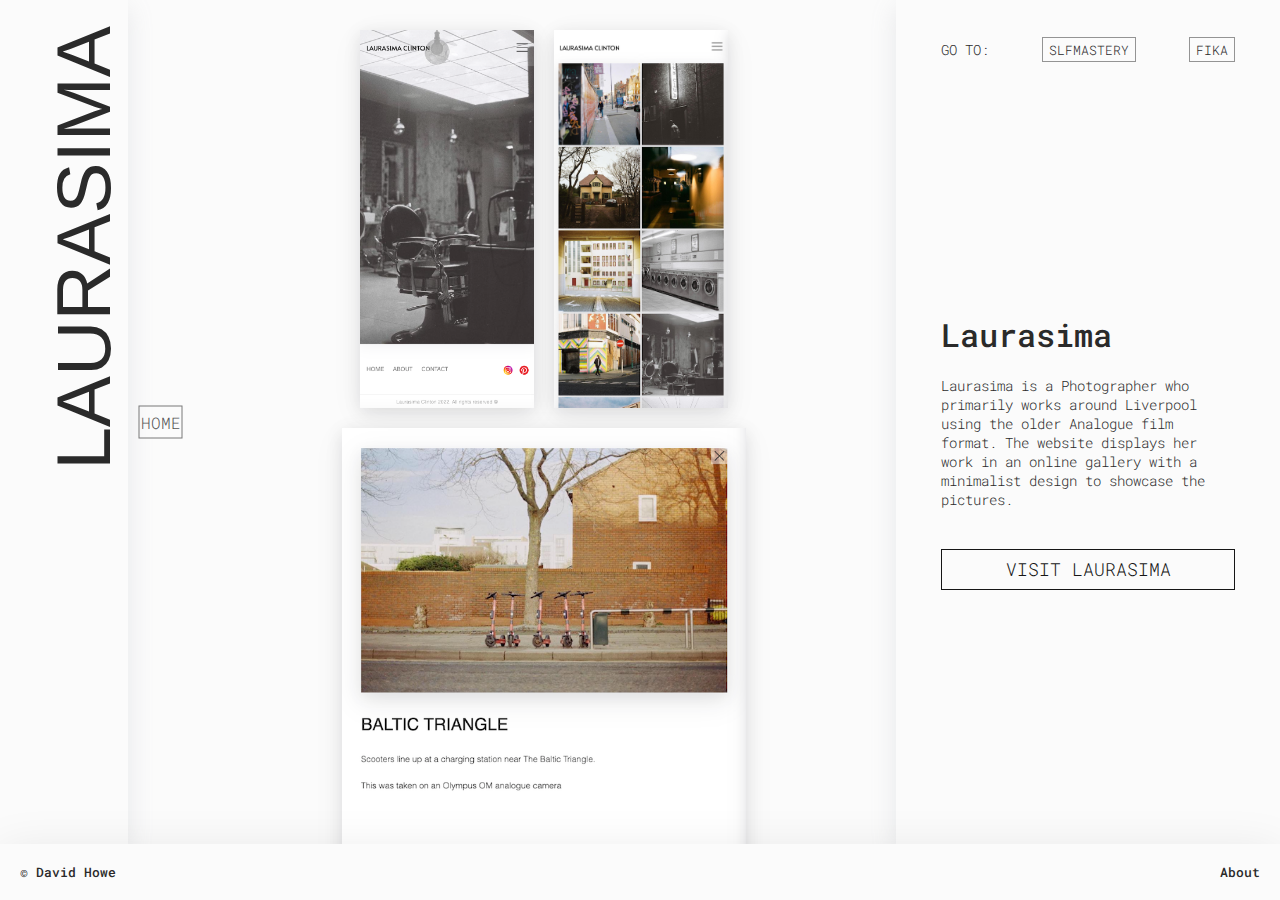
==== laurasima.html @ 9591d66a "Add files via upload" ====
<!DOCTYPE html>
<html lang="en">
<head>
    <meta charset="UTF-8">
    <meta http-equiv="X-UA-Compatible" content="IE=edge">
    <meta name="viewport" content="width=device-width, initial-scale=1.0">
    <title>webdevport-laurasima</title>
    <link rel="stylesheet" href="styles.css">
    <link rel="apple-touch-icon" sizes="180x180" href="/apple-touch-icon.png">
    <link rel="icon" type="image/png" sizes="32x32" href="/favicon-32x32.png">
    <link rel="icon" type="image/png" sizes="16x16" href="/favicon-16x16.png">
    <link rel="manifest" href="/site.webmanifest">
    <link href="https://fonts.googleapis.com/css2?family=Roboto+Mono:wght@100;300;400;500;700&display=swap" rel="stylesheet">
</head>

<body id="laurasima">

    <div id="laurasima" class="loading-screen">
        <span id="laurasima" class="loader" alt="loading..."></span>
    </div>

    <div class="header">
    </div>

    <div class="content-wrapper-2">
        <div class="content-1">

            <div id="mobile-menu-full" class="mobile-menu-full">

                <div class="menu-title">
                    <h1>MENU</h1>
                    <h1 class="close-menu">&#x2715</h1>
                </div>

                <div class="mobile-menu-items">
                    <h3><a class="home" href="index.html">Home</a></h3>
                    <h3><a class="slf-mastery" href="slf-mastery.html">Slf-Mastery</a></h3>
                    <h3><a class="fika" href="fika.html">FIKA</a></h3>
                    <h3><a class="fika" href="about.html">About</a></h3>
                </div>

            </div>

            <div class="mobile-title" id="element">
                <h1 class="title">
                    LAURASIMA
                </h1>

                <div class="mobile-menu" id="element">
                    <span class="bar"></span>
                    <span class="bar"></span>
                    <span class="bar"></span>
                </div>
            </div>

            <div class="left-side-title" id="element">
                <h1 class="title">
                    LAURASIMA
                </h1>
            </div>
            
            <div class="button-container" id="close-page">
                <div class="scroll-alert" id="element">
                    <p>Scroll for more images</p>
                    <div class="arrow">
                        <div class="arrow-head"></div>
                        <div class="arrow-body"></div>
                    </div> 
                </div>

                <button class="back" id="element">
                    <a class="back-btn" href="index.html">HOME</a>
                </button>
                <p></p>
            </div>
            
            <div class="right-side-container" id="element">

                <div class="image-container" id="one" data-content="Click For Gallery View">
                    <img src="pictures/laurasima/laurasima-5.jpeg" alt="Mobile home page screenshot">
                    <img src="pictures/laurasima/laurasima-8.jpeg" alt="Mobile portfolio page screenshot">
                    <img src="pictures/laurasima/laurasima-4.jpeg" alt="Tablet portfolio overlay screenshot">
                    <img src="pictures/laurasima/laurasima.jpeg" alt="Desktop home page screenshot">
                </div>

            </div>

            <div class="text-container" id="element">

                <div class="page-menu">
                        <p>GO TO:</p>
                        <h3><a class="slf-mastery" href="slf-mastery.html">SLFMASTERY</a></h3>
                        <h3><a class="fika" href="fika.html">FIKA</a></h3>
                        <p class="gallery">Click the images for gallery view</p>
                </div>

                <div class="text-body">
                    <div class="top-line">
                        <h1>Laurasima</h1>
                        
                        <div class="scroll-alert" id="element">
                            <p>Scroll for more images</p>

                            <div class="arrow">
                                <div class="arrow-head"></div>
                                <div class="arrow-body"></div>
                            </div> 
                        </div>

                    </div>
                    
                    <p>Laurasima is a Photographer who primarily works around Liverpool
                        using the older Analogue film format. The website displays her work
                        in an online gallery with a minimalist design to showcase the pictures.
                    </p>

                    <a class="visit-site" href="https://davidhowe1.github.io/laurasima.github.io/" target="_blank">VISIT LAURASIMA</a> 
                </div>

                <div class="socials">
                </div>
            </div>

        </div>

    </div>

    

<footer>

    <div class="footer-wrapper" id="element">
        <div class="left-side">
            <h2>
                © David Howe
            </h2>
        </div>

        <div class="right-side">
            <h3><a id="about" href="about.html">About</a></h3>
        </div>

    </div>

</footer>

<script src="laurasima-portolio.js"></script>
<script src="mobile-menu.js"></script>

</body>

</html>
---- styles.css ----
/* Main Index Styles */

html {
    display: flex;
    justify-content: center;
    align-items: center;
    padding: 0px;
    width: 100%;
    height: 100%;
    box-sizing: border-box;
    overflow: hidden;
}

body {
    display: flex;
    flex-direction: column;
    justify-content: space-between;
    height: 100%;
    width: 100%;
    background-color: #ededed;
    margin: 0px;
    padding: 0px;
    overflow-y: scroll;
    overflow-x: hidden;
    scrollbar-width: thin;
    scrollbar-color: rgb(26, 26, 26);
}

body.animated-laurasima {
    background-color: #fbfbfb;
    animation: fadeBackgroundLaurasima 0.8s ease-in-out;
}

body.animated-slf-mastery {
    background-color: #1a1a1a;
    animation: fadeBackgroundBlack 0.8s ease-in-out;
}

body.animated-fika {
    background-color: #eeebe7;
    animation: fadeBackgroundFika 0.8s ease-in-out;
}

.content-wrapper {
    width: 100%;
    margin: 0px;
    display: flex;
    justify-content: space-between;
    opacity: 1;
    animation: fadeInAnimation ease-in-out 0.5s ;
}

.middle-menu {
    display: flex;
    width: 100%;
    position: relative;
    justify-content: center;
}

.menu-items {
    display: flex;
    width: 60%;
    flex-direction: row;
    justify-content: space-between;
    border-bottom: #2a2a2a solid 0.5px;
    transition: ease-in-out 0.5s;
}

.menu-items.hidden {
    transition: all ease-in-out 0.5s;
    border-bottom: solid transparent 1px;
}

.menu-item.hide > h1 a {
    cursor: pointer;
    display: flex;
    position: relative;
    transition: all ease-in-out 0.6s;
    color: #ededed;
    opacity: 0;
}

#laurasima.menu-item.hide:hover > h1 a {
    color: transparent;
    transition: all ease-in-out 0.6s;
}

#slf-mastery.menu-item.hide:hover > h1 a.slf-mastery {
    color: transparent;
    transition: all ease-in-out 0.6s;
}

#fika.menu-item.hide:hover > h1 a {
    color: transparent;
    transition: all ease-in-out 0.6s;
}

.mobile-title {
    display: none;
}

.mobile-menu-full {
    display: none;
}

span.bar {
    height: 1px;
    width: 20px;
    background-color: #202020;
}

/* Menu Item Hover */

.menu-item {
    padding: 20px 0px;
}

.menu-item:hover > h1 {
    cursor: pointer;
    color: #949494;
    transition: ease-in-out 0.5s;
}

/* Font and Text Styles */

a {
    font-size: 1.6rem;
    text-decoration: none;
    font-weight: 500;
}

h1 a:hover {
    transition: all ease-in-out 0.2s;
    color: #787878;
}

* {
    font-family: 'Roboto Mono', monospace;
    color: #2a2a2a;
    font-weight: 300;
    margin: 0px;
}

h1 {
    font-size: 1.6rem;
    font-weight: 500;
}

h2 {
    font-size: 0.8rem;
    font-weight: 500;
}

h3 {
    font-size: 1.5rem;
    margin: 10px 0px 10px 0px;
}

p {
    font-size: 0.9rem;
    margin: 20px 0px 20px 0px;
}

/* Laurasima Styles */

#laurasima.loading-screen {
    display: flex;
    position: absolute;
    justify-content: center;
    align-items: center;
    top: 0;
    left: 0;
    width: 100%;
    height: 100%;
    z-index: 900;
    opacity: 1;
    background-color: #fbfbfb;
}

#laurasima.loading-screen.hidden {
    display: flex;
    position: absolute;
    justify-content: center;
    align-items: center;
    top: 0;
    left: 0;
    width: 100%;
    height: 100%;
    z-index: -900;
    opacity: 0;
    background-color: transparent;
    transition: ease-in all 0.3s;
}

#laurasima.loader {
    width: 48px;
    height: 48px;
    border: 2px solid #161616;
    border-bottom-color: transparent;
    border-radius: 50%;
    display: inline-block;
    box-sizing: border-box;
    animation: rotation 1s linear infinite;
}

@keyframes rotation {
0% {
    transform: rotate(0deg);
}
100% {
    transform: rotate(360deg);
}

} 

body#laurasima {
    background-color: #fbfbfb;
    animation: fadeInAnimation ease 2s;
}

body#laurasima.animated-laurasima {
    background-color: #ededed;
    animation: fadeBackgroundLaurasimaBack ease 0.8s;
}

/* Animations Styles and Keyframes */

@keyframes fadeInAnimation {
    0% {
        opacity: 0;
    }

    100% {
        opacity: 1;
    }
}

@keyframes fadeOutAnimation {
    0% {
        opacity: 1;
    }

    100% {
        opacity: 0;
    }
}

/* Laurasima Background fade animations */

@keyframes fadeBackgroundLaurasima {
    
    0% {
        background-color: #ededed;
    }

    100% {
        background-color: #fbfbfb;
    }
}

@keyframes fadeBackgroundLaurasimaBack {
    
    0% {
        background-color: #fbfbfb;
    }

    100% {
        background-color: #ededed;
    }
}

@keyframes fadeBackgroundLaur-Slf {
    
    0% {
        background-color: #fbfbfb;
    }

    100% {
        background-color: #1a1a1a;
    }
}

@keyframes fadeBackgroundLaur-Fika {
    
    0% {
        background-color: #fbfbfb;
    }

    100% {
        background-color: #eeebe7;
    }
}


/* Slf-Mastery Background fade animations */

@keyframes fadeBackgroundBlack {
    
    0% {
        background-color: #ededed;
    }

    100% {
        background-color: #1a1a1a;
    }
}

@keyframes fadeBackgroundWhite {
    
    0% {
        background-color: #1a1a1a;
    }

    100% {
        background-color: #ededed;
    }
}

@keyframes fadeBackgroundSlf-Laur {
    
    0% {
        background-color: #1a1a1a;
    }

    100% {
        background-color: #fbfbfb;
    }
}

@keyframes fadeBackgroundSlf-Fika {
    
    0% {
        background-color: #1a1a1a;
    }

    100% {
        background-color: #eeebe7;
    }
}

/* FIKA Background fade animations */

@keyframes fadeBackgroundFika {
    
    0% {
        background-color: #ededed;
    }

    100% {
        background-color: #eeebe7;
    }
}

@keyframes fadeBackgroundFikaBack {
    
    0% {
        background-color: #eeebe7;
    }

    100% {
        background-color: #ededed;
    }
}

@keyframes fadeBackgroundFika-Slf {
    
    0% {
        background-color: #eeebe7;
    }

    100% {
        background-color: #1a1a1a;
    }
}

@keyframes fadeBackgroundFika-Laur {
    
    0% {
        background-color: #eeebe7;
    }

    100% {
        background-color: #fbfbfb;
    }
}

/* Animation styles for background changes (Page Menus) */

body#laurasima.animated-laurasima.animated-slf-mastery {
    background-color: #1a1a1a;
    animation: fadeBackgroundBlack ease-in-out 0.65s;
}

body#laurasima.animated-laurasima.animated-fika {
    background-color: #eeebe7;
    animation: fadeBackgroundLaur-Fika ease-in-out 0.65s;
}

body#slf-mastery.animated.animated-laurasima {
    background-color: #fbfbfb;
    animation: fadeBackgroundSlf-Laur ease-in-out 0.65s;
}

body#slf-mastery.animated.animated-fika {
    background-color: #eeebe7;
    animation: fadeBackgroundSlf-Fika ease-in-out 0.65s;
}

body#fika.animated-fika.animated-laurasima {
    background-color: #fbfbfb;
    animation: fadeBackgroundFika-Laur ease-in-out 0.65s;
}

body#fika.animated-fika.animated-slf-mastery {
    background-color: #1a1a1a;
    animation: fadeBackgroundFika-Slf ease-in-out 0.65s;
}

/* About page animated styles */

body#about.animated-fika {
    background-color: #eeebe7;
    animation: fadeBackgroundFika ease-in-out 0.8s;
}

body#about.animated-laurasima {
    background-color: #fbfbfb;
    animation: fadeBackgroundLaurasima 0.8s ease-in-out;
}

body#about.animated-slf-mastery {
    background-color: #1a1a1a;
    animation: fadeBackgroundBlack ease-in-out 0.8s;
}

/* End of Animations and Keyframes */

.content-wrapper-2 {
    display: flex;
    height: 100%;
}

.content-1 {
    width: 100%;
    height: 100%;
    display: grid;
    grid-template-columns: 10% 3% 55% 1fr;
    align-items: center;
    justify-content: center;
    background-color: transparent;
}

.left-side-title {
    display: flex;
    justify-content: flex-end;
    align-items: flex-start;
    box-shadow: rgba(149, 157, 165, 0.2) 0px 8px 24px;
    height: 100%;
    width: 100%;
    transition: ease-in-out 0.5s;
}

.left-side-title > h1.title {
    font-size: 6vw;
    margin-top: 2vw;
    font-family: 'Fjalla One', sans-serif;
    transform: rotate(-180deg);
    writing-mode: vertical-rl;
    text-align: center;
}

.right-side-container {
    display: flex;
    flex-direction: column;
    justify-content: flex-start;
    height: 100%;
    padding: 20px 0px 30px 0px;
    box-sizing: border-box;
    overflow-y: scroll;
    transition: ease-in-out 0.5s;
    opacity: 1;
    scrollbar-width: thin;
    scrollbar-color: rgb(49, 49, 49);
}

.right-side-container::-webkit-scrollbar {
    display: none;
}

@keyframes imageContainerFadeIn {
    0% {
        opacity: 0;
    }

    100% {
        opacity: 80%;
    }
}

@keyframes imageContainerFadeOut {
    0% {
        opacity: 80%;
    }

    100% {
        opacity: 0;
    }
}

#one.image-container {
    display: flex;
    flex-wrap: wrap;
    justify-content: center;
    min-height: 80vh;
    margin: 0px 0px 25px 0px;
    opacity: 1;
    cursor: zoom-in;
}

#one.image-container::before {
    position: absolute;
    display: flex;
    height: 100vh;
    width: 55vw;
    top: 0vh;
    left: 13vw;
    background: rgba(26, 26, 26, 0);
    content: '';
    transition: all ease-in-out 0.15s;
    cursor: zoom-in;
}

#one.image-container:hover::before {
    background: rgba(26, 26, 26, 0.9);
    transition: all ease-in-out 0.15s;
}

#one.image-container:hover::after {
    content: 'Click Here for Gallery View';
    position: absolute;
    top: 6.6vh;
    left: 16vw;
    color: #fbfbfb;
    font-size: 2rem;
    font-weight: 300;
    overflow: hidden;
    animation: imageContainerFadeIn 0.15s;
}

#one.image-container :nth-child(3) {
    margin: 10px;
}

.image-container {
    display: flex;
    flex-direction: row;
    max-height: 40vh;
    margin: 10px 0px;
}

img {
    object-fit: contain;
    margin: 10px;
    height: 42vh;
    box-shadow: rgba(17, 17, 26, 0.1) 0px 4px 16px, rgba(17, 17, 26, 0.05) 0px 8px 32px;
}

.button-container {
    display: flex;
    flex-direction: row;
    height: 100%;
    justify-content: center;
    align-items: center;
    writing-mode: vertical-rl;
    background-color: transparent;
}

body#laurasima .visit-site {
    padding: 8px;
    text-align: center;
    border: #161616 0.5px solid;
    font-size: 1.1rem;
    font-weight: 300;
    color: #161616;
    background-color: #fbfbfb;
    transition: all ease-in-out 0.2s;
    margin: 20px 0px 20px 0px;
}

body#laurasima .visit-site:hover {
    padding: 8px;
    text-align: center;
    border: #161616 0.5px solid;
    font-size: 1.1rem;
    font-weight: 300;
    background-color: #161616;
    color: #fbfbfb;
    transition: all ease-in-out 0.2s;
    margin: 20px 0px 20px 0px;
}

.button-container p {
    transform: rotate(180deg);
    font-size: 0.6rem;
    display: none;
}

button.back {
    opacity: 1;
    border: none;
    background-color: transparent;
    cursor: pointer;
    transform: rotate(-90deg);
    -moz-transform: rotate(180deg);
}

a.back-btn {
    color: #545454;
    background-color: transparent;
    border: 0.5px solid #787878;
    font-size: 1rem;
    padding: 1px 5px;
    font-weight: 300;
    text-decoration: none;
    transition: all ease 0.2s;
}

a.back-btn:hover {
    background-color: #202020;
    border: 0.5px solid #202020;
    color: #eeebe7;
    padding: 1px 5px;
    transition: all ease 0.2s;
}

@supports (-moz-appearance:none) {
    a.back-btn {
        padding: 5px 3px;
    }
    
    a.back-btn:hover {
        padding: 5px 3px;
    }
}

.text-container {
    display: flex;
    flex-direction: column;
    justify-content: space-between;
    height: 100%;
    padding: 0px 45px 0px 45px;
    box-shadow: rgba(149, 157, 165, 0.2) 0px 8px 24px;
}

#about .text-container {
    display: flex;
    flex-direction: column;
    justify-content: center;
}

.page-menu {
    display: flex;
    flex-direction: row;
    justify-content: space-between;
    width: 100%;
    margin: 20px 0px 0px 0px;
}

.page-menu p.gallery {
    display: none;
}

.page-menu h3 {
    display: flex;
    flex-direction: column;
    justify-content: center;
}

.page-menu h3 a {
    display: flex;
    background-color: transparent;
    align-items: center;
    font-size: 1.1rem;
    padding: 4px 6px;
    font-weight: 300;
    transition: all ease-in-out 0.2s;
    border: solid 0.5px #949494;
}

.page-menu h3 a:hover {
    background-color: #202020;
    color: #eeebe7;
    transition: all ease-in-out 0.2s;
    cursor: pointer;
}

.text-body {
    display: flex;
    flex-direction: column;
    justify-content: center;
}

.text-container h1 {
    font-size: 2.5rem;
}

.top-line .scroll-alert {
    display: none;
}

/* classlist HIDE styles */

#element.text-container.hide {
    transition: ease-in-out 0.4s;
    opacity: 0;
}

#element.left-side-title.hide {
    transition: ease-in-out 0.4s;
    opacity: 0;
}

#element.right-side-container.hide {
    transition: ease-in-out 0.4s;
    opacity: 0;
}

#element.mobile-title.hide {
    transition: ease-in-out 0.4s;
    opacity: 0;
}

#element.back.hide {
    transition: ease-in-out 0.4s;
    opacity: 0;
}

#element.footer-wrapper.hide {
    transition: ease-in-out 0.4s;
    opacity: 0;
}

#element.scroll-alert.hide {
    transition: ease-in-out 0.4s;
    opacity: 0;
}

/* Slf-Mastery Page Styles */

#slf-mastery.loading-screen {
    display: flex;
    position: absolute;
    justify-content: center;
    align-items: center;
    top: 0;
    left: 0;
    width: 100%;
    height: 100%;
    z-index: 900;
    opacity: 1;
    background-color: #161616;
}

#slf-mastery.loading-screen.hidden {
    display: flex;
    position: absolute;
    justify-content: center;
    align-items: center;
    top: 0;
    left: 0;
    width: 100%;
    height: 100%;
    z-index: -900;
    opacity: 0;
    background-color: transparent;
    transition: ease-in all 0.3s;
}

#slf-mastery.loader {
    width: 48px;
    height: 48px;
    border: 2px solid #FF9E04;
    border-bottom-color: transparent;
    border-radius: 50%;
    display: inline-block;
    box-sizing: border-box;
    animation: rotation 1s linear infinite;
}

body#slf-mastery {
    background-color: #1a1a1a;
    animation: fadeInAnimation ease 2s;
}

body#slf-mastery img {
    box-shadow: rgba(0, 0, 0, 0.23) 0px 4px 16px, rgba(17, 17, 26, 0.05) 0px 8px 32px;
}

body#slf-mastery .right-side-container::-webkit-scrollbar {
    display: flex;
    width: 4px;
}

body#slf-mastery .right-side-container::-webkit-scrollbar-track {
    box-shadow: none;
}

body#slf-mastery .right-side-container::-webkit-scrollbar-thumb {
    background: rgb(60, 60, 60);
}

body#slf-mastery .mobile-title {
    box-shadow: rgba(0, 0, 0, 0.4) 0px 8px 24px;
}

body#slf-mastery.animated {
    background-color: #ededed;
    animation: fadeBackgroundWhite 0.8s ease-in-out;
}

h1#slf-mastery {
    font-size: 5vw;
    color: #FF9E04;
}

body#slf-mastery p {
    color: #ededed;
}

body#slf-mastery .page-menu p {
    color: #FF9E04;
}

body#slf-mastery .button-container p {
    color: #FF9E04;
}

body#slf-mastery h1 {
    color: #FF9E04;
}

body#slf-mastery h3 {
    color: #949494;
}

body#slf-mastery .right-side-container {
    border-right: none;
}

body#slf-mastery .left-side-title {
    box-shadow: rgba(0, 0, 0, 0.30) 0px 8px 24px;
}

body#slf-mastery .text-container {
    box-shadow: rgba(0, 0, 0, 0.30) 0px 8px 24px;
}

#slf-mastery button.back {
    color: #787878;
    padding: 0px 5px 1px 5px;
}

#slf-mastery button.back > a.back-btn {
    border: 0.5px solid #8b5500;
}

#slf-mastery button.back:hover > a.back-btn {
    background-color: #FF9E04;
    border: 0.5px solid #FF9E04;
    color: #202020;
    transition: all ease 0.3s;
}

body#slf-mastery .page-menu {
    display: flex;
    flex-direction: row;
    justify-content: space-between;
    width: 100%;
}

body#slf-mastery .page-menu h3 a {
    font-size: 1.1rem;
    padding: 4px 6px;
    color: #FF9E04;
    border: 0.5px solid #8b5500;
}

body#slf-mastery .page-menu h3 a:hover {
    background-color: #FF9E04;
    color: #202020;
    transition: all ease 0.2s;
    cursor: pointer;
}

#slf-mastery.content-wrapper-2 a.back-btn {
    color: #FF9E04;
}

body#slf-mastery .visit-site {
    padding: 8px;
    text-align: center;
    border: #FF9E04 0.5px solid;
    font-size: 1.1rem;
    font-weight: 300;
    color: #FF9E04;
    background-color: #161616;
    transition: all ease-in-out 0.2s;
    margin: 20px 0px 20px 0px;
}

body#slf-mastery .visit-site:hover {
    padding: 8px;
    text-align: center;
    border: #161616 0.5px solid;
    font-size: 1.1rem;
    font-weight: 300;
    background-color: #FF9E04;
    color: #161616;
    transition: all ease-in-out 0.2s;
    margin: 20px 0px 20px 0px;
}

/* Fika Page Styles */

#fika.loading-screen {
    display: flex;
    position: absolute;
    justify-content: center;
    align-items: center;
    top: 0;
    left: 0;
    width: 100%;
    height: 100%;
    z-index: 900;
    opacity: 1;
    background-color: #eeebe7;
}

#fika.loading-screen.hidden {
    display: flex;
    position: absolute;
    justify-content: center;
    align-items: center;
    top: 0;
    left: 0;
    width: 100%;
    height: 100%;
    z-index: -900;
    opacity: 0;
    background-color: transparent;
    transition: ease-in all 0.3s;
}

#fika.loader {
    width: 48px;
    height: 48px;
    border: 2px solid #e57676;
    border-bottom-color: transparent;
    border-radius: 50%;
    display: inline-block;
    box-sizing: border-box;
    animation: rotation 1s linear infinite;
}

body#fika {
    background-color: #eeebe7;
    animation: fadeInAnimation ease 2s;
}

body#fika.animated-fika {
    background-color: #ededed;
    animation: fadeBackgroundFikaBack 0.8s ease-in-out;
}

body#fika h1 {
    color: #545454;
}

body#fika .button-container p {
    color: #545454;
}

body#fika p {
    color: #202020;
}

#fika button.back:hover > a.back-btn {
    background-color: #e57676;
    border: transparent 0.5px solid;
    color: #ededed;
    transition: all ease 0.2s;
}

body#fika .visit-site {
    padding: 8px;
    text-align: center;
    border: #161616 0.5px solid;
    font-size: 1.1rem;
    font-weight: 300;
    color: #fbfbfb;
    background-color: #161616;
    transition: all ease-in-out 0.2s;
    margin: 20px 0px 20px 0px;
}

body#fika .visit-site:hover {
    padding: 8px;
    text-align: center;
    border: #e57676 0.5px solid;
    font-size: 1.1rem;
    font-weight: 300;
    background-color: #e57676;
    color: #fbfbfb;
    transition: all ease-in-out 0.2s;
    margin: 20px 0px 20px 0px;
}

body#fika .page-menu {
    display: flex;
    flex-direction: row;
    justify-content: space-between;
    width: 100%;
}

body#fika .page-menu h3 a {
    font-size: 1.1rem;
    padding: 4px 6px;
    color: #202020;
}

body#fika .page-menu h3 a:hover {
    background-color: #e57676;
    color: #ededed;
    border: #e57676 0.5px solid;
    transition: all ease-in-out 0.2s;
    cursor: pointer;
}

/* About Page styles */

body#about {
    background-color: #ededed;
    animation: fadeInAnimation ease 2s;
}

body#about h1.title {
    font-size: 5vw;
}

body#about.animated {
    background-color: #ededed;
    animation: fadeBackgroundWhite 0.8s ease-in-out;
}

body#about .text-container {
    grid-template-rows: 90% 10%;
    padding: 0px 20px;
    box-shadow: none;
    height: 100%;
}

body#about .content-1 {
    height: 100%;
}

body#about .page-menu {
    margin: 30px 0px;
    display: flex;
    border: none;
    justify-content: flex-start;
}

body#about .page-menu h3 {
    border: 0.5px solid #545454;
    margin-right: 30px;
}

/* Image Overlay */

.overlay-loading-screen {
    display: flex;
    position: absolute;
    justify-content: center;
    align-items: center;
    top: 0;
    left: 0;
    width: 100%;
    height: 100%;
    z-index: 900;
    opacity: 1;
    background-color: rgb(42, 42, 42, 1);
}

.overlay-loading-screen.hidden {
    display: flex;
    position: absolute;
    justify-content: center;
    align-items: center;
    top: 0;
    left: 0;
    width: 100%;
    height: 100%;
    z-index: -900;
    opacity: 0;
    background-color: rgb(42, 42, 42, 1);
    transition: ease-in all 0.3s;
}

.image-overlay {
    display: block;
    justify-content: center;
    position: absolute;
    background-color: rgb(42, 42, 42, 0.94);
    top: 0px;
    left: 0px;
    height: 100vh;
    width: 100%;
    z-index: 20;
    opacity: 1;
    animation: fadeInAnimation 0.2s;
}

.image-overlay.hidden {
    opacity: 0;
    animation: fadeOutAnimation 0.2s;
    z-index: 20;
}

.image-wrapper {
    display: flex;
    align-items: center;
    overflow-x: scroll;
    padding: 10px 50px 40px 50px;
}

.image-wrapper img.desktop {
    height: 80vh;
    object-fit: contain;
    margin: 0px 0px 0px 25px;
}

.image-wrapper img.tablet {
    height: 80vh;
    margin: 0px 25px;
}

.image-wrapper :nth-child(1) {
    height: 80vh;
    margin: 0px 25px 0px 0px;

}

.image-wrapper :nth-child(2) {
    height: 80vh;
    margin: 0px 25px;

}

.overlay-close {
    display: flex;
    flex-direction: row;
    justify-content: flex-end;
    height: 85px;
    width: 100%;
}

button.overlay-close {
    display: flex;
    justify-content: center;
    cursor: pointer;
    background-color: transparent;
    border: none;
    border-radius: 120px;
    transition: all ease-in-out 0.2s;
    height: 85px;
    width: 85px;
}

button.overlay-close h1 {
    font-size: 3.5rem;
    font-weight: 100;
    height: 100%;
    width: 100%;
    color: #0d0d0d;
}

.image-wrapper img {
    opacity: 0;
}

.image-wrapper img.visible {
    opacity: 1;
    animation: fadeInAnimation 1.3s
}

body#laurasima .overlay-close h1 {
    color: #c2c2c2;
    transition: all ease-in-out 0.2s;
}

body#laurasima .overlay-close h1:hover {
    color: #fbfbfb;
    transition: all ease-in-out 0.2s;
}

body#slf-mastery .overlay-close h1 {
    color: #FF9E04;
    transition: all ease-in-out 0.2s;
}

body#slf-mastery .overlay-close h1:hover {
    color: #ffdca3;
    transition: all ease-in-out 0.2s;
}

body#fika .overlay-close h1  {
    color: #e57676;
    transition: all ease-in-out 0.2s;
}

body#fika .overlay-close h1:hover  {
    color: #eeb0b0;
    transition: all ease-in-out 0.2s;
}

/* Footer Styles */

/* Lauraisma/Home footer styles */

footer {
    display: flex;
    justify-content: center;
    padding: 0px 0px;
    z-index: 1;
}

.footer-wrapper {
    display: flex;
    opacity: 1;
    flex-direction: row;
    justify-content: space-between;
    width: 100%;
    align-items: flex-end;
    padding: 20px 20px;
    animation: fadeInAnimation ease-in-out 0.5s;
    box-shadow: rgba(0, 0, 0, 0.1) 0px 10px 50px;
}

body#laurasima .footer-wrapper {
    background-color: #fbfbfb;
}

.footer-wrapper.hide {
    transition: ease-in-out 0.5s;
    opacity: 0;
}

.footer-wrapper .right-side {
    padding: 0px;
    margin: 0px;
}

.footer-wrapper .right-side h3 a {
    font-family: 'Roboto Mono', monospace;
    font-size: 0.8rem;
    padding: 0px;
    margin: 0px;
}

.footer-wrapper .right-side h3 {
    margin: 0px;
    font-size: 0.8rem;
}

/* Slf-Mastery footer styles */

body#slf-mastery .footer-wrapper {
    background-color: #1a1a1a;
}

body#slf-mastery footer .footer-wrapper h2,
body#slf-mastery footer .footer-wrapper h3 a {
    color: #FF9E04;
}

body#slf-mastery .footer-wrapper {
    box-shadow: rgba(0, 0, 0, 0.5) 0px 8px 24px;
}

body#slf-mastery .footer-wrapper h3 a {
    color: #c2c2c2;
}

/* Fika footer styles */

body#fika .footer-wrapper {
    background-color: #eeebe7;
}

/* Responsive Styles */

@media screen and (max-width: 1430px) {

    .right-side-container::-webkit-scrollbar {
        display: flex;
        width: 4px;
    }

    .right-side-container::-webkit-scrollbar-track {
        box-shadow: none;
    }

    .right-side-container::-webkit-scrollbar-thumb {
        background: rgb(213, 213, 213);
    }

    #one.image-container::before {
        position: absolute;
        display: flex;
        height: 100vh;
        width: 55vw;
        top: 0vh;
        left: 15vw;
        background: rgb(26, 26, 26, 0.00);
        content: '';
        transition: all ease-in-out 0.15s;
        cursor: zoom-in;
    }
    
    #one.image-container:hover::before {
        background: rgb(26, 26, 26, 0.90);
        transition: all ease-in-out 0.15s;
    }
    
    #one.image-container:hover::after {
        content: 'Click Here for Gallery View';
        position: absolute;
        top: 6vh;
        left: 18vw;
        color: #fbfbfb;
        font-size: 1.6rem;
        font-weight: 300;
        animation: imageContainerFadeIn 0.15s;
    }

    #one.image-container :nth-child(1) {
        max-width: 50%;
        max-height: 45vh;
    }

    #one.image-container :nth-child(2) {
        max-width: 50%;
        max-height: 45vh;
    }


    #one.image-container :nth-child(3) {
        max-width: 100%;
        height: 60vh;
        margin: 10px 10px;
    }

    #one.image-container :nth-child(4) {
        max-width: 100%;
        height: 24vh;
    }

    .content-1 {
        grid-template-columns: 10% 5% 55% 1fr;
    }

    .page-menu {
        display: flex;
        flex-direction: row;
        align-items: center;  
    }

    body#fika .page-menu h3 > a {
        font-size: 0.8rem;
        height: 15px;
    }

    .text-container p {
        font-size: 0.9rem;
    }

    .text-container h3 a {
        font-size: 0.8rem;
        width: auto;
        height: 15px;
    }

    .text-body h1 {
        font-size: 2rem;
    }

    .text-body h3 {
        font-size: 1.2rem;
    }

    .top-line .scroll-alert {
        display: none;
    }

}

@media screen and (max-width: 1050px) {

    .text-container {
        padding: 30px;
    }

    body#about .text-container {
        grid-template-rows: 90% 10%;
        padding: 0px 15px;
    }
}

/* Tablet Styles */

@media screen and (max-width: 850px) {

        .right-side-container::-webkit-scrollbar {
        display: none;
    }

    .right-side-container::-webkit-scrollbar-track {
        display: none;    
    }

    .right-side-container::-webkit-scrollbar-thumb {
        display: none;
    }

    .menu-items {
        width: 80%;
    }

    .content-1 {
        display: grid;
        grid-template-rows: 70% 30%;
    }

    .left-side-title {
        grid-row: 1/4;
    }

    .left-side-title h1 {
        margin-right: 3px;
    }

    .button-container {
        display: flex;
        flex-direction: row;
        justify-content: space-between;
        grid-column: 2;
        grid-row: 1/4;
    }

    #about .button-container {
        display: flex;
        flex-direction: row;
        justify-content: center;
    }

    .button-container p {
        display: flex;
    }

    .top-line {
        margin-bottom: 10px;
    }

    .scroll-alert {
        display: flex;
        opacity: 1;
        margin-top: 10px;
    }

    .scroll-alert.hidden {
        opacity: 0;
        animation: fadeOutAnimation 1s;
    }

    .arrow {
        display: flex;
        flex-direction: column;
        justify-content: center;
        animation: bounce 0.6s;
        padding: 3px 0px 0px 2px;
        animation-direction: alternate;
        animation-iteration-count: infinite;
    }

    .arrow-head {
        width: 0;
        height: 0;
        border-left: 4px solid transparent;
        border-right:  4px solid transparent;
        border-bottom: 4px solid black;
    }

    body#slf-mastery .arrow-head {
        width: 0;
        height: 0;
        border-left: 4px solid transparent;
        border-right:  4px solid transparent;
        border-bottom: 4px solid #FF9E04;
    }

    body#slf-mastery .scroll-alert p {
        color: #FF9E04;
    }

    body#fika .arrow-head {
        width: 0;
        height: 0;
        border-left: 4px solid transparent;
        border-right:  4px solid transparent;
        border-bottom: 4px solid #545454;
    }

    body#fika .scroll-alert p {
        color: #545454;
    }

    @keyframes bounce {
        from { transform: translate3d(0, 0, 0);     }
        to   { transform: translate3d(0, 10px, 0); }
    }

    .right-side-container {
        border-right: none;
        grid-column: 2/5;
        grid-row: 1;
        overflow-y: scroll;
        overflow-x: hidden;
        padding: 0px;
    }

    body#laurasima .right-side-container, 
    body#slf-mastery .right-side-container, 
    body#fika .right-side-container  {
        border-right: none;
    }

    body#slf-mastery .text-container {
        border-top: #2d2d2d solid 0.5px;
        box-shadow: none;
    }

    .text-container {
        justify-content: space-between;
        padding: 0px 40px 0px 40px;
        grid-row: 2/5;
        grid-column: 2/5;
        box-shadow: none;
        border-top: solid 0.5px #dbdbdb;
    }

    .text-container h1 {
        font-size: 2rem;
    }

    .text-container h3 {
        font-size: 1rem;
    }

    p {
        font-size: 0.9rem;
        margin: 5px 0px;
    }

    .page-menu {
        border-top: none;
        justify-content: flex-start;
        height: 20px;
        padding: 10px 0px;
        border-bottom: none;
    }

    .page-menu p {
        min-width: 55px;
    }

    .page-menu p.gallery {
        font-size: 0.6rem;
        display: flex;
        flex-direction: row;
        justify-content: right;
        width: 100%;
        text-align: end;
        margin-right: 10px;
        opacity: 1;
    }

    .page-menu p.gallery.hidden {
        opacity: 0;
        animation: fadeOutAnimation 0.5s;
    }

    .page-menu h3 {
        margin: 0px 10px;
    }

    body#slf-mastery .page-menu {
        justify-content: flex-start;
        height: 20px;
        padding: 10px 0px;
        border-bottom: none;
    }

    body#fika .page-menu {
        justify-content: flex-start;
        border-top: none;
        height: 20px;
        padding: 10px 0px;
        border-bottom: none;
    }

    body#slf-mastery .page-menu h3 > a {
        border: #FF9E04 solid 0.5px;
        font-size: 0.8rem;
        height: 15px;
    }

    #one.image-container {
        padding: 20px;
        min-height: 90vh;
    }

    #one.image-container::before {
        display: none;
    }
    
    #one.image-container::after {
        display: none;
    }

    .image-wrapper img.desktop {
        height: 40vh;
        object-fit: contain;
        box-shadow: none;
    }
    
    .image-wrapper img.tablet {
        height: 60vh;
        box-shadow: none;
    }
    
    .image-wrapper img.mobile {
        height: 70vh;
        box-shadow: none;
    }

    .footer-wrapper {
        width: 95%;
    }

    /* About page mobile styles */

    body#about .text-container {
        grid-row: 1/5;
        grid-column: 3/4;
        border-top: none;
    }

    body#about .page-menu {
        border: none;
    }

    body#about .text-body p {
        margin: 20px 0px;
    }

    body#about #element.mobile-title h1.title {
        font-size: 1.6rem;
    }
}

/* Mobile Styles */

@media screen and (max-width: 450px) {

    body {
        display: flex;
        flex-direction: column;
        justify-content: space-between;
        width: 100%;
        box-sizing: border-box;
    }

    #close-page.button-container {
        display: none;
    }

    .header {
        display: block;
    }

    body#laurasima .header {
        display: none;
    }

    body#slf-mastery .header {
        display: none;
    }

    body#fika .header {
        display: none;
    }

    .content-wrapper-2 {
        height: 93vh;
    }

    .content-1 {
        display: flex;
        justify-content: flex-start;
        flex-direction: column;
        grid-template-rows: 70% 30%;
    }

    body#about .content-1 {
        height: auto;
        display: flex;
        flex-direction: column;
    }

    body#about .header {
        display: none;
    }

    body#about .text-container {
        grid-row: auto;
        margin: 15px 15px;
        display: flex;
        flex-direction: column;
        justify-content: flex-start;
    }

    body#about .page-menu {
        justify-content: center;
    }

    .top-line {
        display: flex;
        flex-direction: row;
        justify-content: space-between;
        margin-bottom: 10px;
    }

    .top-line .scroll-alert {
        display: flex;
    }

    .scroll-alert {
        display: flex;
        align-items: center;
        flex-direction: row;
        justify-content: space-between;
        opacity: 1;
    }

    .scroll-alert p {
        font-size: 0.5rem;
    }

    .arrow {
        padding: 0px 0px 0px 5px;
        height: 20px;
    }

    /* Mobile Header and menu styles */

    .mobile-title {
        display: flex;
        flex-direction: row;
        justify-content: space-between;
        align-items: center;
        width: 100%;
        padding: 20px 0px;
        box-shadow: rgba(0, 0, 0, 0.1) 0px 0px 5px 0px, rgba(0, 0, 0, 0.1) 0px 0px 1px 0px;
    }

    .menu-title {
        display: flex;
        flex-direction: row;
        justify-content: space-between;
        padding: 20px 30px;
        margin-bottom: 20vh;
    }

    .menu-title h1 {
        font-size: 3rem;
    }

    body#slf-mastery .menu-title h1 {
        color: #202020;
    }

    .mobile-menu {
        display: flex;
        flex-direction: column;
        justify-content: space-evenly;
        width: auto;
        height: 23px;
        padding: 0px 15px 0px 0px;
        z-index: 5;
        opacity: 1;
        animation: fadeInAnimation 0.5s
    }

    .mobile-menu.hidden {
        opacity: 0;
        animation: fadeOutAnimation 0.5s;
    }

    .mobile-menu-full {
        display: flex;
        flex-direction: column;
        background-color: #ededed;
        opacity: 0;
        position: absolute;
        top: 0px;
        left: 0px;
        height: 100vh;
        width: 100%;
        animation: fadeOutAnimation 0.5s;
        z-index: 0;
    }

    .mobile-menu-full.visible {
        opacity: 1;
        animation: fadeInAnimation 0.5s;
        z-index: 2;
    }

    .mobile-menu-items {
        padding: 0px 32px;
    }

    .mobile-menu-items h3 {
        padding: 20px 0px;
        text-align: right;
    }

    span.bar {
        height: 1.5px;
        width: 20px;
        background-color: #202020;
    }

    body#slf-mastery span.bar {
        background-color: #FF9E04;
    }

    .mobile-menu :nth-child(2) {
        width: 15px;
    }

    .mobile-menu :nth-child(3) {
        width: 15px;
    }

    .title {
        height: 23px;
        line-height: 90%;
        padding: 0px 10px;
    }

    h1.close-menu {
        font-size: 3rem;
        text-align: center;
        text-justify: center;
    }

    /* End of mobile header and menu styles */

    .left-side-title {
        display: none;
    }

    .button-container {
        display: none;
    }

    .right-side-container {
        border: none;
        z-index: 1;
    }

    .text-container {
        display: flex;
        justify-content: center;
        height: 40%;
        width: 90%;
        border-top: solid 0.5px #dbdbdb;
        z-index: 1;
    }

    body#slf-mastery .text-container {
        border-top: solid 0.5px #2a2a2a;
    }

    #one.image-container {
        justify-content: center;
        align-items: center;
        padding: 10px 0px;
    }

    #one.image-container :nth-child(1) {
        width: auto;
        height: auto;
        max-width: 37.5%;
    }

    #one.image-container :nth-child(2) {
        width: auto;
        height: auto;
        max-width: 37.5%;
    }

    #one.image-container :nth-child(3) {
        height: auto;
        width: auto;
        max-width: 80%;
    }

    #one.image-container :nth-child(4) {
        width: auto;
        height: auto;
        max-width: 80%;
    }
    
    #one.image-container::after {
        display: none;
    }

    .footer-wrapper {
        width: 100%;
        padding: 10px 10px;
    }

    .page-menu {
        display: none;
    }

    body#slf-mastery .page-menu {
        display: none;
    }

    body#fika .page-menu {
        display: none;
    }

    /* Mobile Text Styles */

    .text-container h1 {
        font-size: 1.3rem;
        margin-top: 10px;
    }

    .text-container h3 {
        font-size: 0.9rem;
    }

    .text-container p {
        font-size: 0.75rem;
    }

    .scroll-alert p {
        font-size: 0.5rem;
    }

    .left-side h2 {
        font-size: 0.6rem;
    }

    .footer-wrapper .right-side h3 a {
        font-size: 0.6rem;
    }

    .menu-item h1 {
        font-size: 1rem;
    }

    .menu-item h1 a {
        font-size: 1rem;
    }
}
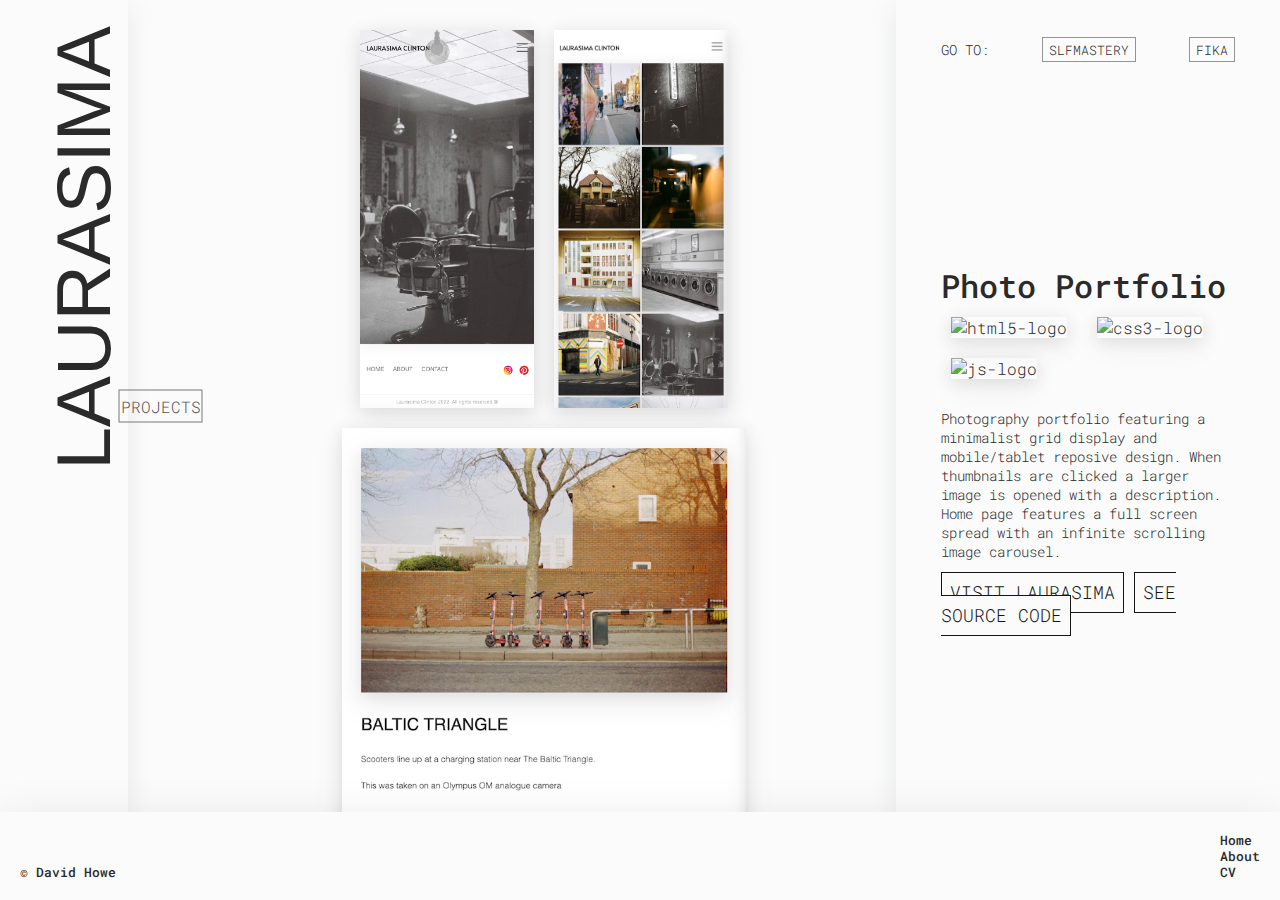
==== commit 262a82ce: "Update laurasima.html" ====
--- a/laurasima.html
+++ b/laurasima.html
@@ -4,11 +4,11 @@
     <meta charset="UTF-8">
     <meta http-equiv="X-UA-Compatible" content="IE=edge">
     <meta name="viewport" content="width=device-width, initial-scale=1.0">
-    <title>webdevport-laurasima</title>
+    <title>David Howe | Front End Developer | Laurasima</title>
     <link rel="stylesheet" href="styles.css">
     <link rel="apple-touch-icon" sizes="180x180" href="/apple-touch-icon.png">
-    <link rel="icon" type="image/png" sizes="32x32" href="/favicon-32x32.png">
-    <link rel="icon" type="image/png" sizes="16x16" href="/favicon-16x16.png">
+    <link rel="icon" type="image/png" sizes="32x32" href="favicon/favicon-32x32.png">
+    <link rel="icon" type="image/png" sizes="16x16" href="favicon/favicon-16x16.png">
     <link rel="manifest" href="/site.webmanifest">
     <link href="https://fonts.googleapis.com/css2?family=Roboto+Mono:wght@100;300;400;500;700&display=swap" rel="stylesheet">
 </head>
@@ -33,10 +33,10 @@
                 </div>
 
                 <div class="mobile-menu-items">
-                    <h3><a class="home" href="index.html">Home</a></h3>
+                    <h3><a class="home" href="projects.html">Projects</a></h3>
                     <h3><a class="slf-mastery" href="slf-mastery.html">Slf-Mastery</a></h3>
                     <h3><a class="fika" href="fika.html">FIKA</a></h3>
-                    <h3><a class="fika" href="about.html">About</a></h3>
+                    <h3><a class="about-link" href="about.html">About</a></h3>
                 </div>
 
             </div>
@@ -69,7 +69,7 @@
                 </div>
 
                 <button class="back" id="element">
-                    <a class="back-btn" href="index.html">HOME</a>
+                    <a class="back-btn" href="projects.html">PROJECTS</a>
                 </button>
                 <p></p>
             </div>
@@ -88,15 +88,15 @@
             <div class="text-container" id="element">
 
                 <div class="page-menu">
-                        <p>GO TO:</p>
-                        <h3><a class="slf-mastery" href="slf-mastery.html">SLFMASTERY</a></h3>
-                        <h3><a class="fika" href="fika.html">FIKA</a></h3>
-                        <p class="gallery">Click the images for gallery view</p>
+                    <p>GO TO:</p>
+                    <h3><a class="slf-mastery" href="slf-mastery.html">SLFMASTERY</a></h3>
+                    <h3><a class="fika" href="fika.html">FIKA</a></h3>
+                    <p class="gallery">Click the images for gallery view</p>
                 </div>
 
                 <div class="text-body">
                     <div class="top-line">
-                        <h1>Laurasima</h1>
+                        <h1>Photo Portfolio</h1>
                         
                         <div class="scroll-alert" id="element">
                             <p>Scroll for more images</p>
@@ -108,24 +108,30 @@
                         </div>
 
                     </div>
+
+                    <div class="technology-logos">
+                        <img src="icons/icons8-html-5-30.png" alt="html5-logo">
+                        <img src="icons/icons8-css3-30.png" alt="css3-logo">
+                        <img src="icons/icons8-javascript-30.png" alt="js-logo">
+                    </div>
                     
-                    <p>Laurasima is a Photographer who primarily works around Liverpool
-                        using the older Analogue film format. The website displays her work
-                        in an online gallery with a minimalist design to showcase the pictures.
+                    <p> Photography portfolio featuring a minimalist grid display and mobile/tablet reposive design.
+                        When thumbnails are clicked a larger image is opened with a description. Home page
+                        features a full screen spread with an infinite scrolling image carousel.
                     </p>
 
-                    <a class="visit-site" href="https://davidhowe1.github.io/laurasima.github.io/" target="_blank">VISIT LAURASIMA</a> 
+                    <div class="portfolio-button-container">
+                        <a class="visit-site" href="https://davidhowe1.github.io/laurasima.github.io/" target="_blank">VISIT LAURASIMA</a> 
+                        <a class="visit-site" href="https://github.com/davidhowe1/laurasima.github.io" target="_blank">SEE SOURCE CODE</a> 
+                    </div>
+
                 </div>
 
-                <div class="socials">
+                <div class="socials">  
                 </div>
             </div>
-
         </div>
-
     </div>
-
-    
 
 <footer>
 
@@ -137,7 +143,9 @@
         </div>
 
         <div class="right-side">
+            <h3><a id="home-link" href="index.html">Home</a></h3>
             <h3><a id="about" href="about.html">About</a></h3>
+            <h3><a id="cv-link" href="https://drive.google.com/file/d/1EpLGNJVymF-tW0engZirwWBzY3N5KCKC/view?usp=sharing">CV</a></h3>
         </div>
 
     </div>
@@ -149,4 +157,4 @@
 
 </body>
 
-</html>+</html>
